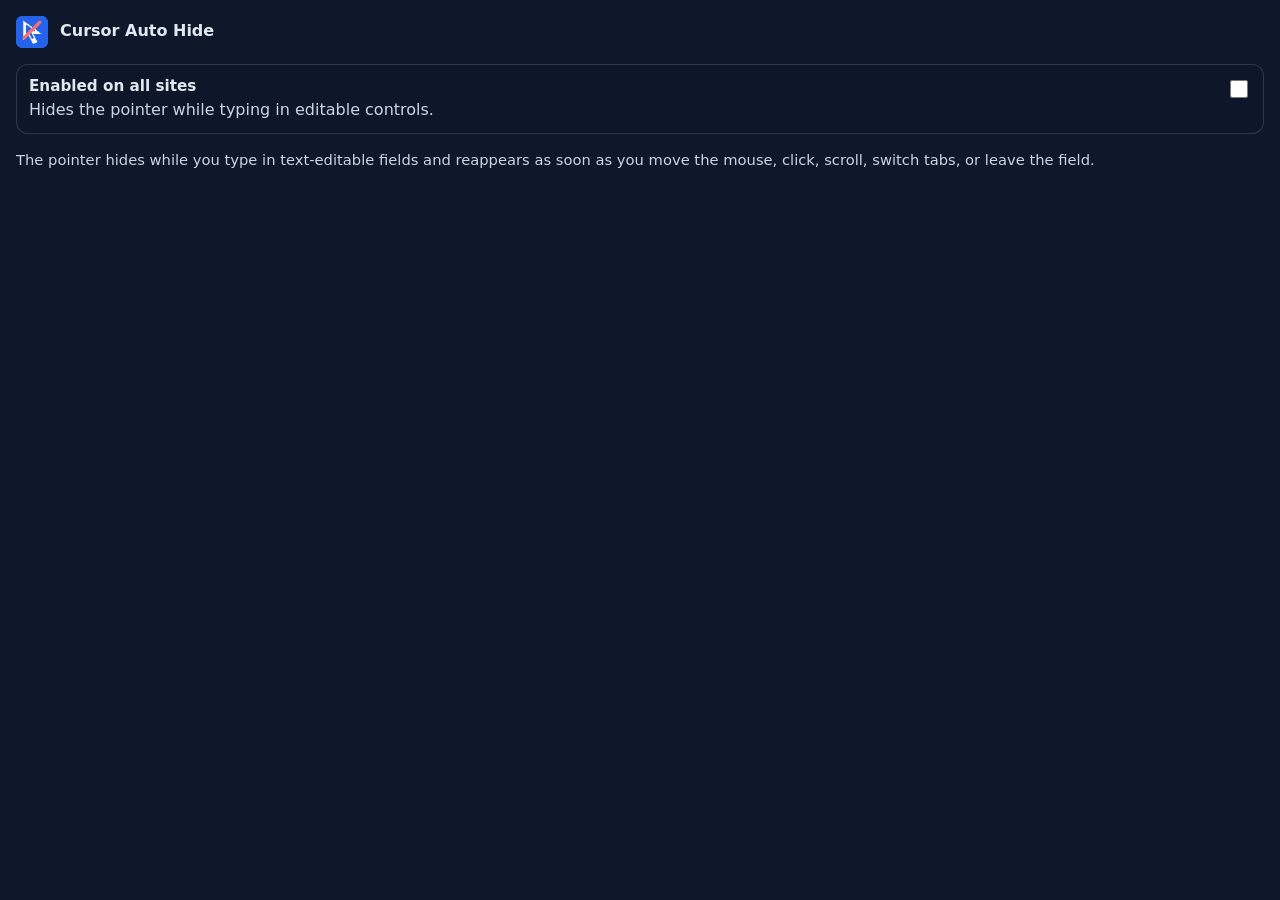
==== popup.html @ 9ae57865 "Initial release v0.1.0 Co-authored-by: Copilot <223556219+Copilot@users.noreply.github.com>" ====
<!doctype html>
<html lang="en">
  <head>
    <meta charset="utf-8">
    <meta name="viewport" content="width=device-width, initial-scale=1.0">
    <title>Cursor Auto Hide</title>
    <link rel="stylesheet" href="popup.css">
  </head>
  <body>
    <main class="popup">
      <header class="popup__header">
        <img src="icons/icon48.png" alt="" width="32" height="32">
        <div>
          <h1>Cursor Auto Hide</h1>
          <p id="versionText" class="popup__version"></p>
        </div>
      </header>

      <label class="toggle" for="enabledToggle">
        <span class="toggle__copy">
          <strong>Enabled on all sites</strong>
          <span id="statusText">Hides the pointer while typing in editable controls.</span>
        </span>
        <input id="enabledToggle" type="checkbox">
      </label>

      <p class="popup__hint">
        The pointer hides while you type in text-editable fields and reappears as soon as you move the mouse,
        click, scroll, switch tabs, or leave the field.
      </p>
    </main>

    <script src="popup.js"></script>
  </body>
</html>
---- popup.css ----
:root {
  color-scheme: light dark;
  font-family: "Segoe UI", system-ui, sans-serif;
}

body {
  margin: 0;
  min-width: 320px;
  background: #0f172a;
  color: #e2e8f0;
}

.popup {
  display: grid;
  gap: 16px;
  padding: 16px;
}

.popup__header {
  display: flex;
  align-items: center;
  gap: 12px;
}

.popup__header h1 {
  margin: 0;
  font-size: 1rem;
}

.popup__version {
  margin: 4px 0 0;
  color: #94a3b8;
  font-size: 0.875rem;
}

.toggle {
  display: grid;
  grid-template-columns: 1fr auto;
  align-items: start;
  gap: 12px;
  padding: 12px;
  border-radius: 12px;
  background: rgba(15, 23, 42, 0.5);
  border: 1px solid rgba(148, 163, 184, 0.25);
}

.toggle__copy {
  display: grid;
  gap: 4px;
}

.toggle__copy strong {
  font-size: 0.95rem;
}

.toggle__copy span {
  color: #cbd5e1;
  line-height: 1.4;
}

.toggle input {
  width: 18px;
  height: 18px;
  margin-top: 3px;
}

.popup__hint {
  margin: 0;
  color: #cbd5e1;
  line-height: 1.4;
  font-size: 0.92rem;
}
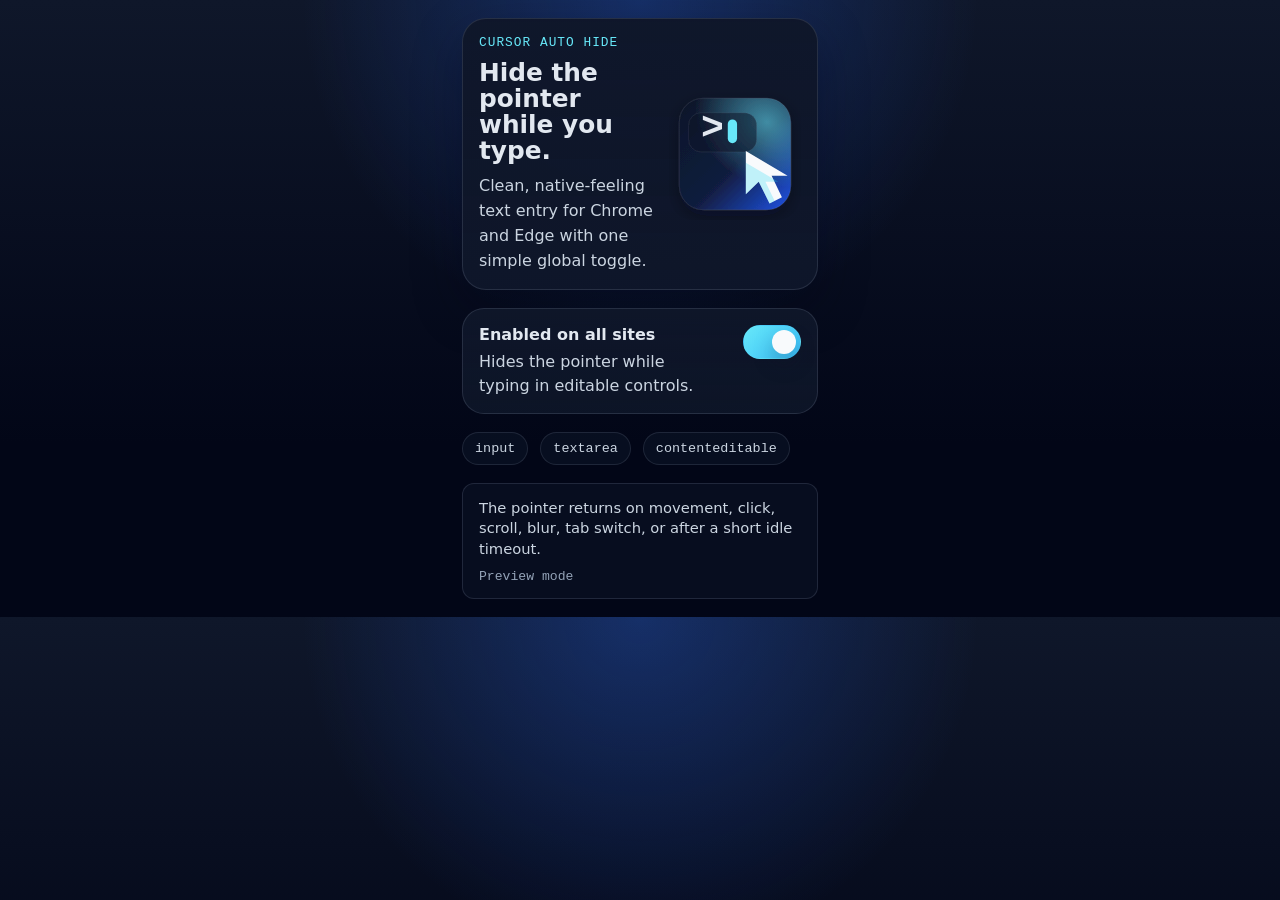
==== commit e13ac271: "Publish landing page and refresh branding Co-authored-by: Copilot <223556219+Copilot@users.noreply.g" ====
--- a/popup.html
+++ b/popup.html
@@ -4,30 +4,49 @@
     <meta charset="utf-8">
     <meta name="viewport" content="width=device-width, initial-scale=1.0">
     <title>Cursor Auto Hide</title>
+    <link rel="icon" href="docs/assets/brand.svg" type="image/svg+xml">
     <link rel="stylesheet" href="popup.css">
   </head>
   <body>
     <main class="popup">
-      <header class="popup__header">
-        <img src="icons/icon48.png" alt="" width="32" height="32">
-        <div>
-          <h1>Cursor Auto Hide</h1>
-          <p id="versionText" class="popup__version"></p>
+      <section class="popup__hero">
+        <div class="popup__copy">
+          <p class="popup__eyebrow">Cursor Auto Hide</p>
+          <h1>Hide the pointer while you type.</h1>
+          <p class="popup__lede">
+            Clean, native-feeling text entry for Chrome and Edge with one simple global toggle.
+          </p>
         </div>
-      </header>
 
-      <label class="toggle" for="enabledToggle">
-        <span class="toggle__copy">
+        <object class="popup__brand" data="docs/assets/brand.svg" type="image/svg+xml" tabindex="-1"></object>
+      </section>
+
+      <label class="toggle-card" for="enabledToggle">
+        <span class="toggle-card__copy">
           <strong>Enabled on all sites</strong>
           <span id="statusText">Hides the pointer while typing in editable controls.</span>
         </span>
-        <input id="enabledToggle" type="checkbox">
+
+        <span class="toggle-switch">
+          <input id="enabledToggle" type="checkbox">
+          <span class="toggle-switch__track">
+            <span class="toggle-switch__thumb"></span>
+          </span>
+        </span>
       </label>
 
-      <p class="popup__hint">
-        The pointer hides while you type in text-editable fields and reappears as soon as you move the mouse,
-        click, scroll, switch tabs, or leave the field.
-      </p>
+      <div class="popup__chips" aria-label="Supported fields">
+        <span>input</span>
+        <span>textarea</span>
+        <span>contenteditable</span>
+      </div>
+
+      <footer class="popup__footer">
+        <p class="popup__hint">
+          The pointer returns on movement, click, scroll, blur, tab switch, or after a short idle timeout.
+        </p>
+        <p id="versionText" class="popup__version"></p>
+      </footer>
     </main>
 
     <script src="popup.js"></script>
--- a/popup.css
+++ b/popup.css
@@ -1,72 +1,209 @@
+:root,
+html {
+  background:
+    radial-gradient(circle at top, rgba(37, 99, 235, 0.32), transparent 38%),
+    linear-gradient(180deg, #0f172a 0%, var(--bg) 72%);
+}
+
 :root {
   color-scheme: light dark;
-  font-family: "Segoe UI", system-ui, sans-serif;
+  font-family: Inter, "Segoe UI", system-ui, sans-serif;
+  --bg: #020617;
+  --surface: rgba(15, 23, 42, 0.86);
+  --surface-soft: rgba(15, 23, 42, 0.58);
+  --border: rgba(148, 163, 184, 0.18);
+  --text: #e2e8f0;
+  --muted: #cbd5e1;
+  --subtle: #94a3b8;
+  --accent: #67e8f9;
+  --mono: "SFMono-Regular", Consolas, "Liberation Mono", Menlo, monospace;
+}
+
+* {
+  box-sizing: border-box;
 }
 
 body {
   margin: 0;
-  min-width: 320px;
-  background: #0f172a;
-  color: #e2e8f0;
+  width: min(392px, 100vw);
+  min-width: 360px;
+  margin-inline: auto;
+  color: var(--text);
 }
 
 .popup {
   display: grid;
-  gap: 16px;
+  gap: 18px;
+  padding: 18px;
+  width: 100%;
+}
+
+.popup__hero {
+  display: grid;
+  gap: 14px;
+  grid-template-columns: 1.2fr 0.9fr;
+  align-items: center;
   padding: 16px;
-}
-
-.popup__header {
+  border-radius: 24px;
+  border: 1px solid var(--border);
+  background:
+    linear-gradient(180deg, rgba(15, 23, 42, 0.92), rgba(15, 23, 42, 0.72)),
+    var(--surface);
+  box-shadow: 0 18px 48px rgba(2, 6, 23, 0.34);
+}
+
+.popup__copy {
+  display: grid;
+  gap: 10px;
+}
+
+.popup__eyebrow,
+.popup__chips span,
+.popup__version {
+  font-family: var(--mono);
+}
+
+.popup__eyebrow {
+  margin: 0;
+  color: var(--accent);
+  font-size: 0.8rem;
+  letter-spacing: 0.08em;
+  text-transform: uppercase;
+}
+
+.popup__hero h1 {
+  margin: 0;
+  font-size: 1.55rem;
+  line-height: 1.05;
+}
+
+.popup__lede {
+  margin: 0;
+  color: var(--muted);
+  line-height: 1.55;
+}
+
+.popup__brand {
+  width: 132px;
+  height: 132px;
+  margin-left: auto;
+  border: 0;
+  border-radius: 24px;
+  overflow: hidden;
+}
+
+.toggle-card {
   display: flex;
+  align-items: start;
+  justify-content: space-between;
+  gap: 12px;
+  padding: 16px;
+  border-radius: 22px;
+  border: 1px solid var(--border);
+  background:
+    linear-gradient(180deg, rgba(15, 23, 42, 0.88), rgba(15, 23, 42, 0.62)),
+    var(--surface-soft);
+}
+
+.toggle-card__copy {
+  display: grid;
+  gap: 6px;
+  max-width: 240px;
+}
+
+.toggle-card__copy strong {
+  font-size: 1rem;
+}
+
+.toggle-card__copy span {
+  color: var(--muted);
+  line-height: 1.45;
+}
+
+.toggle-switch {
+  position: relative;
+  display: inline-flex;
   align-items: center;
+  justify-content: center;
+}
+
+.toggle-switch input {
+  position: absolute;
+  inset: 0;
+  margin: 0;
+  opacity: 0;
+  cursor: pointer;
+}
+
+.toggle-switch__track {
+  position: relative;
+  display: inline-flex;
+  align-items: center;
+  width: 58px;
+  height: 34px;
+  padding: 4px;
+  border-radius: 999px;
+  background: rgba(51, 65, 85, 0.82);
+  border: 1px solid rgba(148, 163, 184, 0.16);
+  transition: background-color 150ms ease, border-color 150ms ease;
+}
+
+.toggle-switch__thumb {
+  width: 24px;
+  height: 24px;
+  border-radius: 999px;
+  background: #f8fafc;
+  box-shadow: 0 10px 20px rgba(15, 23, 42, 0.26);
+  transition: transform 150ms ease;
+}
+
+.toggle-switch input:checked + .toggle-switch__track {
+  background: linear-gradient(135deg, var(--accent), #38bdf8);
+  border-color: transparent;
+}
+
+.toggle-switch input:checked + .toggle-switch__track .toggle-switch__thumb {
+  transform: translateX(24px);
+}
+
+.toggle-switch input:focus-visible + .toggle-switch__track {
+  outline: 2px solid rgba(103, 232, 249, 0.72);
+  outline-offset: 2px;
+}
+
+.popup__chips {
+  display: flex;
+  flex-wrap: wrap;
   gap: 12px;
 }
 
-.popup__header h1 {
-  margin: 0;
-  font-size: 1rem;
-}
-
-.popup__version {
-  margin: 4px 0 0;
-  color: #94a3b8;
-  font-size: 0.875rem;
-}
-
-.toggle {
-  display: grid;
-  grid-template-columns: 1fr auto;
-  align-items: start;
-  gap: 12px;
-  padding: 12px;
+.popup__chips span {
+  padding: 8px 12px;
+  border-radius: 999px;
+  border: 1px solid rgba(148, 163, 184, 0.16);
+  background: rgba(15, 23, 42, 0.52);
+  color: var(--muted);
+  font-size: 0.84rem;
+}
+
+.popup__footer {
+  display: grid;
+  gap: 10px;
+  padding: 14px 16px;
   border-radius: 12px;
-  background: rgba(15, 23, 42, 0.5);
-  border: 1px solid rgba(148, 163, 184, 0.25);
-}
-
-.toggle__copy {
-  display: grid;
-  gap: 4px;
-}
-
-.toggle__copy strong {
-  font-size: 0.95rem;
-}
-
-.toggle__copy span {
-  color: #cbd5e1;
-  line-height: 1.4;
-}
-
-.toggle input {
-  width: 18px;
-  height: 18px;
-  margin-top: 3px;
+  background: rgba(15, 23, 42, 0.46);
+  border: 1px solid var(--border);
 }
 
 .popup__hint {
   margin: 0;
-  color: #cbd5e1;
+  color: var(--muted);
   line-height: 1.4;
   font-size: 0.92rem;
 }
+
+.popup__version {
+  margin: 0;
+  color: var(--subtle);
+  font-size: 0.82rem;
+}
